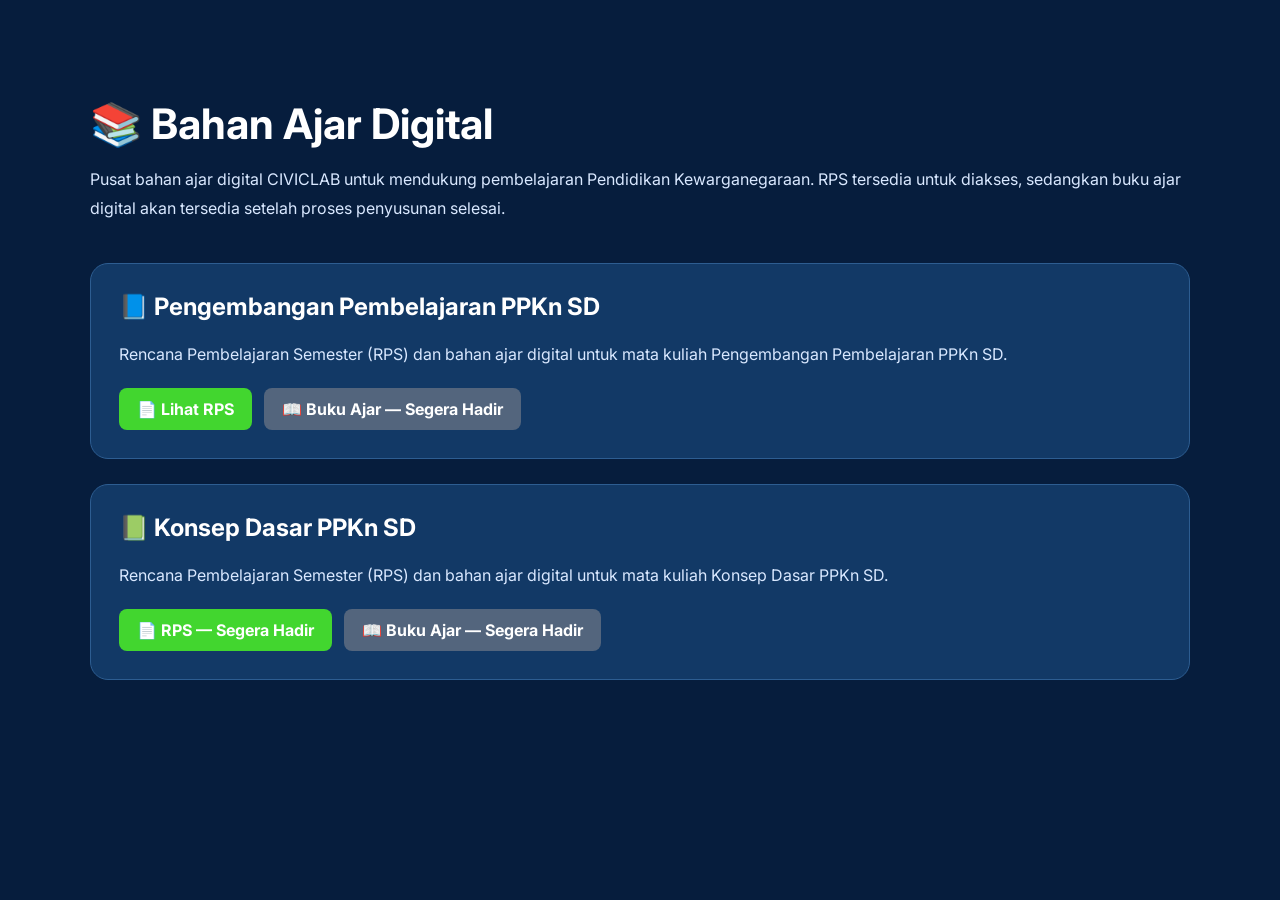
==== bahan-ajar.html @ a2d2bae6 "Update bahan-ajar.html" ====
<!DOCTYPE html>
<html lang="id">
<head>
    <meta charset="UTF-8">
    <meta name="viewport" content="width=device-width, initial-scale=1.0">

    <title>Bahan Ajar Digital | CIVICLAB</title>

    <link rel="stylesheet" href="style.css">

    <style>
        .bahan-page {
            min-height: 100vh;
            padding: 70px 7%;
            background: #061d3d;
            color: white;
        }

        .bahan-wrap {
            max-width: 1100px;
            margin: auto;
        }

        .bahan-page h1 {
            font-size: 42px;
            margin-bottom: 12px;
        }

        .bahan-intro {
            color: #d9e8ff;
            line-height: 1.8;
            margin-bottom: 40px;
        }

        .mata-kuliah {
            background: #123966;
            border: 1px solid #2d5d91;
            border-radius: 18px;
            padding: 28px;
            margin-bottom: 25px;
        }

        .mata-kuliah h2 {
            margin-top: 0;
            font-size: 24px;
        }

        .mata-kuliah p {
            color: #d9e8ff;
            line-height: 1.7;
        }

        .dokumen {
            display: flex;
            gap: 12px;
            flex-wrap: wrap;
            margin-top: 20px;
        }

        .dokumen a {
            display: inline-block;
            padding: 11px 18px;
            border-radius: 8px;
            text-decoration: none;
            font-weight: bold;
        }

        .rps-button {
            background: #42d62f;
            color: white;
        }

        .buku-button {
            background: #0b8fd9;
            color: white;
        }

        .buku-button.disabled {
            background: #53657d;
            cursor: default;
        }
    </style>
</head>

<body>

<main class="bahan-page">

    <div class="bahan-wrap">

        <h1>📚 Bahan Ajar Digital</h1>

        <p class="bahan-intro">
            Pusat bahan ajar digital CIVICLAB untuk mendukung pembelajaran
            Pendidikan Kewarganegaraan. RPS tersedia untuk diakses,
            sedangkan buku ajar digital akan tersedia setelah proses
            penyusunan selesai.
        </p>

        <!-- MATA KULIAH 1 -->
        <section class="mata-kuliah">

            <h2>📘 Pengembangan Pembelajaran PPKn SD</h2>

            <p>
                Rencana Pembelajaran Semester (RPS) dan bahan ajar digital
                untuk mata kuliah Pengembangan Pembelajaran PPKn SD.
            </p>

            <div class="dokumen">

                <a href="#" class="rps-button">
                    📄 Lihat RPS
                </a>

                <a href="#" class="buku-button disabled">
                    📖 Buku Ajar — Segera Hadir
                </a>

            </div>

        </section>


        <!-- MATA KULIAH 2 -->
        <section class="mata-kuliah">

            <h2>📗 Konsep Dasar PPKn SD</h2>

            <p>
                Rencana Pembelajaran Semester (RPS) dan bahan ajar digital
                untuk mata kuliah Konsep Dasar PPKn SD.
            </p>

            <div class="dokumen">

                <a href="#" class="rps-button">
                    📄 RPS — Segera Hadir
                </a>

                <a href="#" class="buku-button disabled">
                    📖 Buku Ajar — Segera Hadir
                </a>

            </div>

        </section>

    </div>

</main>

</body>
</html>
---- style.css ----
@import url('https://fonts.googleapis.com/css2?family=Inter:wght@400;500;600;700;800;900&display=swap');
:root{--navy:#03142f;--blue:#0756bd;--green:#4eb52f;--orange:#f28a00;--purple:#7451c9;--cyan:#11a8bd;--pink:#ec3970;--yellow:#e7a900;--text:#10264a}
*{box-sizing:border-box}html{scroll-behavior:smooth}body{margin:0;font-family:Inter,Arial,sans-serif;color:var(--text);background:#f6f9fd}a{text-decoration:none;color:inherit}.topbar{height:70px;background:#04142d;color:#fff;display:flex;align-items:center;padding:0 24px;gap:28px;position:sticky;top:0;z-index:20;box-shadow:0 8px 25px #00102a55}.brand{display:flex;align-items:center;gap:10px;min-width:185px}.brand-mark{width:40px;height:40px;border-radius:10px;background:linear-gradient(145deg,#7bc83d,#0756bd);display:grid;place-items:center;font-size:24px;font-weight:900}.brand strong{display:block;font-size:20px;letter-spacing:.4px}.brand strong span,h1 span,footer strong span{color:#5bc63b}.brand small{display:block;font-size:10px;color:#dbe6f7}.topbar nav{display:flex;gap:25px;align-items:center;flex:1;justify-content:flex-end}.topbar nav a{font-size:13px;font-weight:600;padding:25px 0;position:relative;white-space:nowrap}.topbar nav a.active,.topbar nav a:hover{color:#67d13f}.topbar nav a.active:after{content:"";position:absolute;bottom:0;left:0;right:0;height:3px;background:#63d03d}.nav-cta{border:1px solid #5fc63a;color:#7cdb57;border-radius:10px;padding:11px 15px;font-size:11px;font-weight:800;white-space:nowrap}.nav-cta b{font-size:16px;margin-left:6px}
.hero{min-height:480px;background:linear-gradient(90deg,#03132d 0%,#062b5b 48%,#123d5e 100%);color:#fff;display:grid;grid-template-columns:37% 20% 43%;position:relative;overflow:hidden}.hero:before{content:"";position:absolute;inset:0;background-image:linear-gradient(120deg,transparent 0 65%,#49b9ff12 66%,transparent 67%),radial-gradient(circle at 45% 50%,#22b7ff22,transparent 30%)}.hero-left{padding:52px 25px 45px 7vw;position:relative;z-index:2}.eyebrow{letter-spacing:6px;font-size:17px;margin-bottom:13px}.hero h1{font-size:64px;line-height:1;margin:0;font-weight:900;letter-spacing:-3px}.green-line{width:85px;height:3px;background:#63cf3d;margin:15px 0}.hero h2{font-size:25px;margin:0 0 18px}.hero p{font-size:14px;line-height:1.9;max-width:500px;color:#e6edf8}.hero-actions{display:flex;gap:12px;margin-top:25px}.btn{padding:13px 20px;border-radius:10px;font-size:12px;font-weight:800}.btn.green{background:#58bf34;color:#fff}.btn.outline{border:1px solid #fff}.hero-middle{padding-top:49px;display:flex;flex-direction:column;gap:9px;position:relative;z-index:5}.quick-card{border:1px solid #28c9ff;border-radius:12px;padding:12px 14px;display:flex;gap:12px;background:#05274dcc;box-shadow:0 0 18px #19caff44}.quick-card i{font-size:28px;font-style:normal;color:#fff}.quick-card b{display:block;font-size:11px}.quick-card span{display:block;font-size:9px;line-height:1.45;color:#dce8f7;margin-top:4px}.lab-scene{position:relative;min-height:480px;background:linear-gradient(140deg,#dbeeff,#f6fbff 46%,#b9d9ec);overflow:hidden}.lab-scene:before{content:"";position:absolute;inset:0;background:linear-gradient(90deg,#071e3a00,#071e3a33),repeating-linear-gradient(90deg,transparent 0 75px,#91b8d055 76px 78px)}.scene-glow{position:absolute;width:260px;height:260px;background:#4fbaff55;filter:blur(55px);top:35px;right:80px}.garuda{position:absolute;top:45px;left:36%;font-size:75px;color:#c99b35;text-shadow:0 4px 15px #0003}.wall-title{position:absolute;top:115px;left:30%;font-size:18px;font-weight:900;text-align:center;color:#152b49}.wall-title small{display:block;font-size:11px;line-height:1.35;margin-top:6px}.map{position:absolute;right:18px;top:45px;font-size:18px;letter-spacing:8px;color:#3e86b4;opacity:.35}.window{position:absolute;right:0;top:0;width:45%;height:100%;background:linear-gradient(150deg,#d8efff88,#5c98c544);border-left:5px solid #b5d5e8}.desk{position:absolute;width:180px;height:75px;background:#143b5b;border-radius:6px;bottom:55px;box-shadow:0 10px 25px #10283c44}.desk1{left:5%;transform:skewX(-12deg)}.desk2{left:42%;transform:skewX(-12deg)}.desk3{right:-6%;transform:skewX(-12deg)}.laptop{position:absolute;right:24%;bottom:93px;width:150px;height:95px;border-radius:8px 8px 4px 4px;background:#0a3159;box-shadow:0 10px 18px #001a3344;display:grid;place-items:center;color:#fff;font-size:17px;font-weight:900}.laptop span{color:#5ecb3d}.laptop small{display:block;font-size:7px;text-align:center;color:#fff}.plant{position:absolute;right:5%;bottom:74px;font-size:55px;color:#3eaa4a}
.stats{margin:-42px auto 0;position:relative;z-index:8;max-width:90%;background:#061a39ee;border:1px solid #4e8ed6;border-radius:20px;color:#fff;display:grid;grid-template-columns:repeat(4,1fr);padding:20px 25px;box-shadow:0 18px 35px #00163155}.stats>div{display:grid;grid-template-columns:45px 35px 1fr;grid-template-rows:20px 20px;align-items:center;border-right:1px solid #ffffff22;padding:0 18px}.stats>div:last-child{border:0}.stat-icon{grid-row:1/3;width:40px;height:40px;border-radius:50%;background:#1166d0;display:grid;place-items:center}.stat-icon.green{background:#43a934}.stat-icon.purple{background:#7650cb}.stat-icon.cyan{background:#15aebd}.stats b{font-size:24px}.stats strong{font-size:11px}.stats small{grid-column:2/4;font-size:9px;color:#ccd9eb}
.menu-section{padding:40px 4vw 30px}.section-title{text-align:center;font-weight:800;font-size:20px;letter-spacing:1px;margin-bottom:18px}.section-title span{color:#4aae37}.cards{display:grid;grid-template-columns:repeat(4,1fr);gap:18px}.menu-card{color:#fff;min-height:205px;border-radius:13px;padding:24px 20px 18px;display:flex;flex-direction:column;align-items:center;text-align:center;box-shadow:0 10px 24px #12213a20;transition:.2s;position:relative}.menu-card:hover{transform:translateY(-6px);box-shadow:0 18px 30px #12213a33}.menu-card.blue{background:linear-gradient(145deg,#096bd7,#0752ad)}.menu-card.green{background:linear-gradient(145deg,#46b83e,#2b9e35)}.menu-card.orange{background:linear-gradient(145deg,#f89b0b,#ed7600)}.menu-card.purple{background:linear-gradient(145deg,#8761d9,#6944b7)}.menu-card.cyan{background:linear-gradient(145deg,#13b2c4,#1596b0)}.menu-card.pink{background:linear-gradient(145deg,#ef3d76,#dd2b62)}.menu-card.blue2{background:linear-gradient(145deg,#2587dd,#1768c4)}.menu-card.yellow{background:linear-gradient(145deg,#edb20b,#d99100)}.big-icon{font-size:38px;height:58px}.menu-card h3{margin:6px 0;font-size:16px}.menu-card p{font-size:12px;line-height:1.6;margin:0;max-width:200px}.menu-card em{font-style:normal;background:#fff;color:#1d3e6c;width:28px;height:28px;border-radius:50%;display:grid;place-items:center;margin-top:auto;font-weight:900}
.split-section{display:grid;grid-template-columns:1.05fr .95fr;gap:18px;padding:18px 2vw 35px}.character-panel{min-height:330px;border-radius:18px;background:linear-gradient(120deg,#041936dd,#0b3970dd),radial-gradient(circle at 70% 50%,#2db5ff55,transparent 30%);color:#fff;padding:28px 30px;position:relative;overflow:hidden}.character-panel:after{content:"";position:absolute;width:310px;height:310px;border-radius:50%;right:-70px;bottom:-130px;background:#46a8e722}.mini-screen{display:inline-block;border:1px solid #54c7ff88;border-radius:6px;padding:5px 10px;font-size:9px;color:#70d2ff}.students{font-size:55px;position:absolute;right:80px;top:65px;color:#65c4ff77}.character-panel h2{max-width:420px;font-size:24px;line-height:1.3;margin-top:55px}.short-line{width:45px;height:3px;background:#5cc83c}.character-panel p{max-width:440px;font-size:12px;line-height:1.7;color:#dce7f4}.values{display:flex;gap:8px;flex-wrap:wrap}.values span{border:1px solid #59b8ef55;border-radius:8px;padding:8px 10px;font-size:10px}.news{background:#fff;border:1px solid #d8e1ec;border-radius:18px;padding:20px}.news-head{display:flex;justify-content:space-between;align-items:center}.news-head h2{font-size:18px;margin:0}.news-head a{font-size:11px;color:#388d2f;font-weight:700}.news article{display:grid;grid-template-columns:105px 1fr 15px;gap:12px;padding:11px 0;border-bottom:1px solid #e3e8ef;align-items:center}.thumb{width:105px;height:65px;border-radius:8px;background:linear-gradient(135deg,#183f70,#6bb3dc)}.t2{background:linear-gradient(135deg,#315c87,#a7d4ee)}.t3{background:linear-gradient(135deg,#283d63,#8096b5)}.news article small{font-size:8px;background:#4fae3d;color:#fff;padding:3px 5px;border-radius:4px}.news article h3{font-size:12px;margin:5px 0 2px}.news article p{font-size:9px;margin:0;color:#5c6d82}.news time{font-size:8px;color:#8995a4}.detail-grid{display:grid;grid-template-columns:repeat(2,1fr);gap:18px;padding:10px 4vw 45px}.detail-card{background:#fff;border:1px solid #dbe4ef;border-radius:16px;padding:25px;box-shadow:0 8px 22px #10264a0d}.detail-card span{font-size:9px;font-weight:800;color:#4caf39;letter-spacing:1px}.detail-card h2{margin:8px 0;font-size:20px}.detail-card p{font-size:12px;color:#607089;line-height:1.6}.sub-links{display:flex;gap:8px;flex-wrap:wrap}.sub-links a,.small-btn{display:inline-block;padding:10px 13px;background:#eef5ff;border-radius:8px;color:#0c4f9b;font-size:11px;font-weight:700}
footer{background:#03142f;color:#dce7f5;display:grid;grid-template-columns:1.4fr 1fr 1fr 1.2fr;gap:35px;padding:40px 5vw 25px}footer strong{font-size:25px}footer small{display:block}footer p{font-size:11px;line-height:1.6;max-width:260px}footer h4{color:#fff;margin:0 0 12px}footer a{display:block;font-size:11px;margin:8px 0;color:#d5e1f1}.green-text{color:#68cf4b}.copyright{text-align:center;background:#020e22;color:#aabbd2;padding:11px;font-size:9px}
@media(max-width:1050px){.topbar nav{gap:12px}.topbar nav a{font-size:11px}.nav-cta{display:none}.hero{grid-template-columns:48% 25% 27%}.cards{grid-template-columns:repeat(2,1fr)}}
@media(max-width:760px){.topbar{height:auto;flex-wrap:wrap;padding:12px}.topbar nav{order:3;overflow:auto;justify-content:flex-start;width:100%;padding-bottom:4px}.topbar nav a{padding:10px 0}.hero{grid-template-columns:1fr;min-height:auto}.hero-left{padding:40px 25px}.hero-middle{padding:0 25px 20px}.lab-scene{min-height:330px}.stats{grid-template-columns:1fr 1fr;max-width:94%;margin:-25px auto 0}.stats>div{border:0;padding:10px}.cards{grid-template-columns:1fr}.split-section,.detail-grid{grid-template-columns:1fr}.hero h1{font-size:52px}footer{grid-template-columns:1fr 1fr}}

/* Pengganti panel angka: highlight layanan tanpa statistik */
.quick-links{margin:-28px auto 0;position:relative;z-index:8;max-width:90%;background:#061a39ee;border:1px solid #4e8ed6;border-radius:18px;color:#fff;display:grid;grid-template-columns:repeat(4,1fr);padding:12px 18px;box-shadow:0 18px 35px #00163155}
.quick-links a{display:grid;grid-template-columns:42px 1fr;grid-template-rows:22px 18px;align-items:center;padding:10px 16px;border-right:1px solid #ffffff22}
.quick-links a:last-child{border-right:0}
.quick-links span{grid-row:1/3;width:34px;height:34px;border-radius:50%;background:#1267cf;display:grid;place-items:center;font-size:17px}
.quick-links a:nth-child(2) span{background:#43a934}.quick-links a:nth-child(3) span{background:#7650cb}.quick-links a:nth-child(4) span{background:#15aebd}
.quick-links b{font-size:11px}.quick-links small{font-size:9px;color:#ccd9eb}
@media(max-width:760px){.quick-links{grid-template-columns:1fr 1fr;max-width:94%;margin:-20px auto 0}.quick-links a{border:0}}

/* Resource menu positioned in the middle of the Home page */
.detail-grid{position:relative;z-index:2;max-width:1180px;margin:0 auto;padding-top:28px;padding-bottom:35px}
.detail-grid .detail-card{min-height:190px}

/* Foto laboratorium pilihan pengguna sebagai visual utama */
.lab-scene{position:relative;min-height:480px;overflow:hidden;background:#dcecf7}
.lab-hero-photo{position:absolute;inset:0;width:100%;height:100%;object-fit:cover;display:block;filter:saturate(1.03) contrast(1.02)}
.lab-scene:after{content:"";position:absolute;inset:0;background:linear-gradient(90deg,rgba(5,24,48,.08),transparent 35%,rgba(5,24,48,.02))}
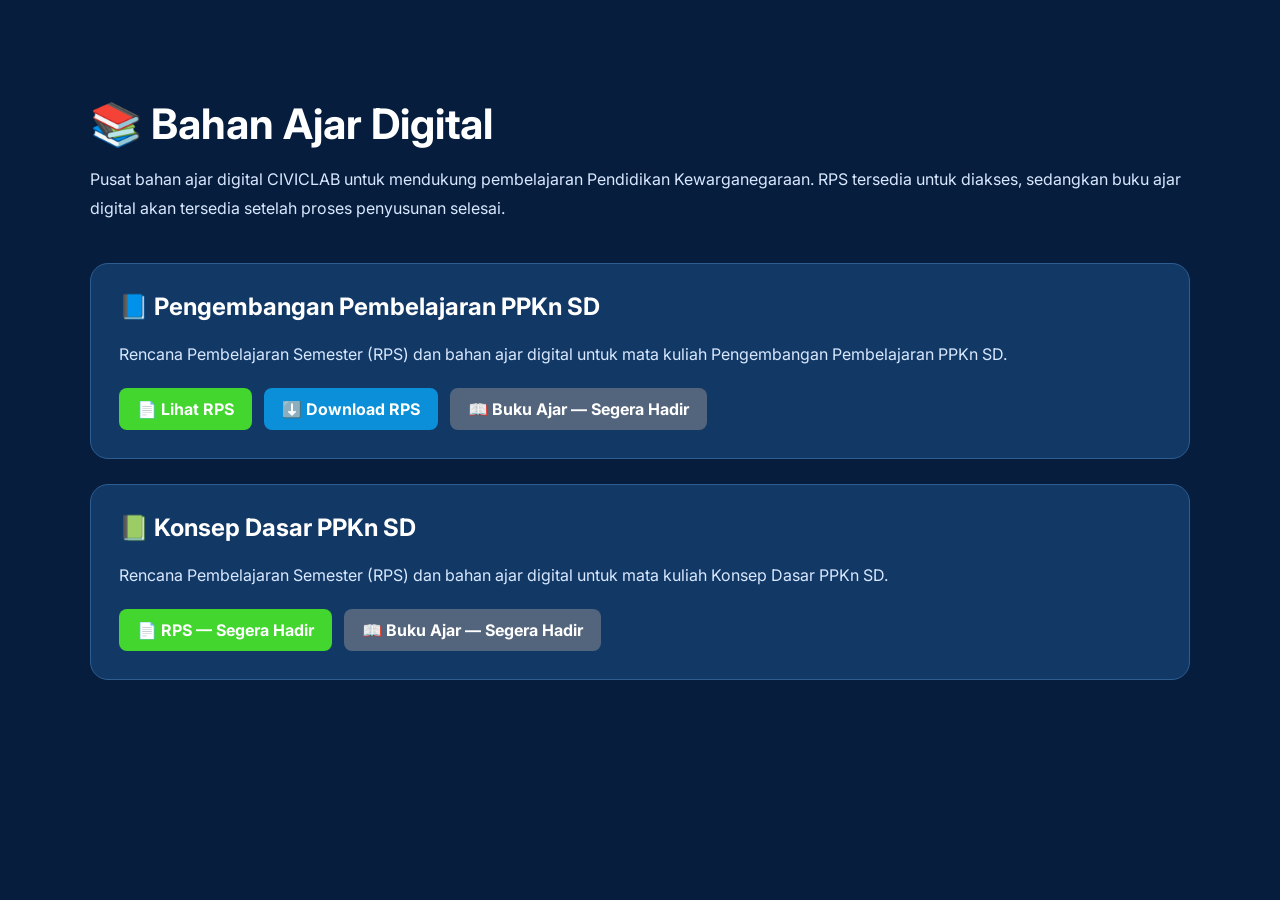
==== commit 69a57b9d: "Update bahan-ajar.html" ====
--- a/bahan-ajar.html
+++ b/bahan-ajar.html
@@ -109,15 +109,19 @@
 
             <div class="dokumen">
 
-                <a href="#" class="rps-button">
-                    📄 Lihat RPS
-                </a>
+    <a href="RPS%20PENGEMBANGAN%20PPKn.doc.pdf" class="rps-button" target="_blank">
+        📄 Lihat RPS
+    </a>
 
-                <a href="#" class="buku-button disabled">
-                    📖 Buku Ajar — Segera Hadir
-                </a>
+    <a href="RPS%20PENGEMBANGAN%20PPKn.doc.pdf" class="buku-button" download>
+        ⬇️ Download RPS
+    </a>
 
-            </div>
+    <a href="#" class="buku-button disabled">
+        📖 Buku Ajar — Segera Hadir
+    </a>
+
+</div>
 
         </section>
 
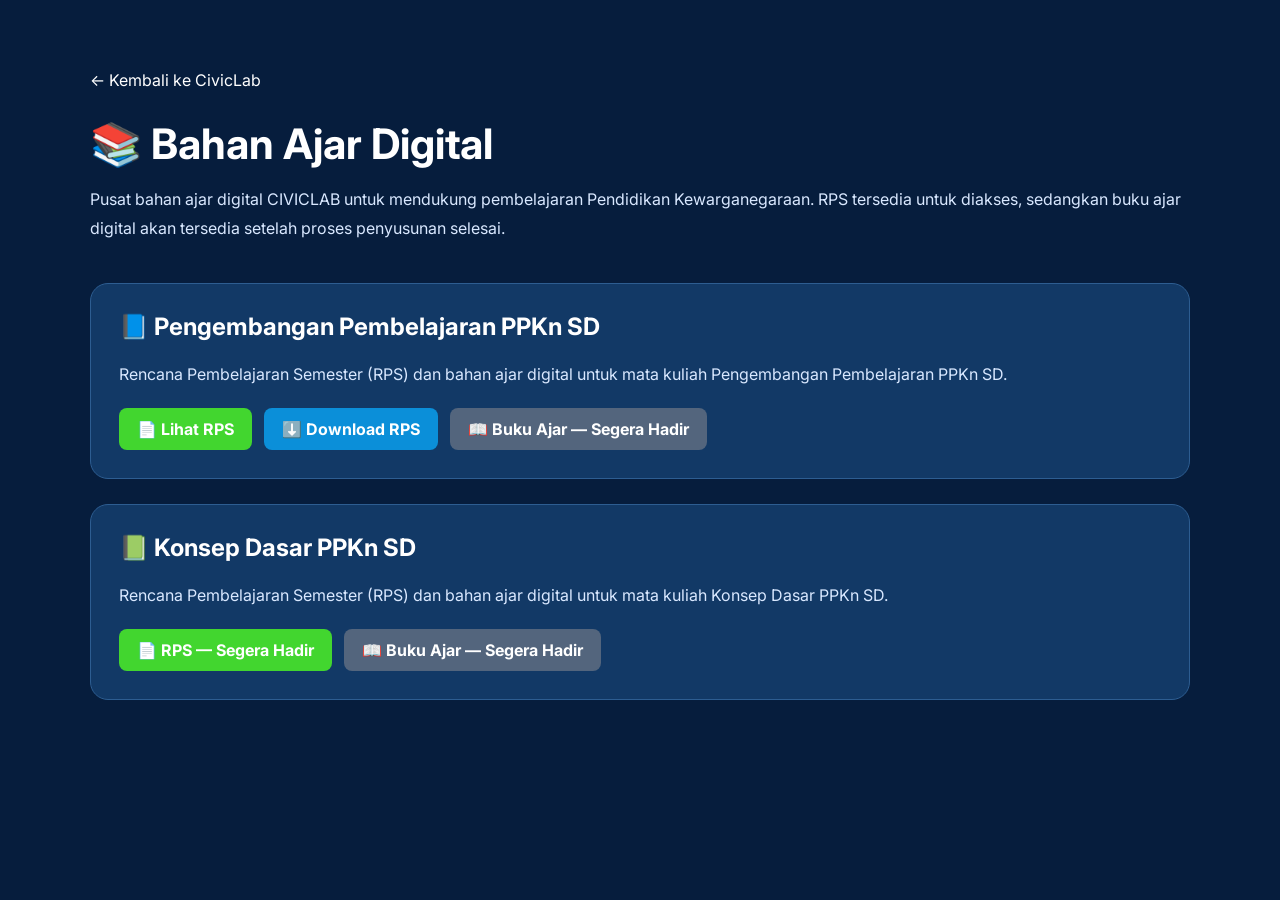
==== commit c343797f: "Update bahan-ajar.html" ====
--- a/bahan-ajar.html
+++ b/bahan-ajar.html
@@ -85,7 +85,9 @@
 <body>
 
 <main class="bahan-page">
-
+<a href="index.html" class="back-button">
+    ← Kembali ke CivicLab
+</a>
     <div class="bahan-wrap">
 
         <h1>📚 Bahan Ajar Digital</h1>
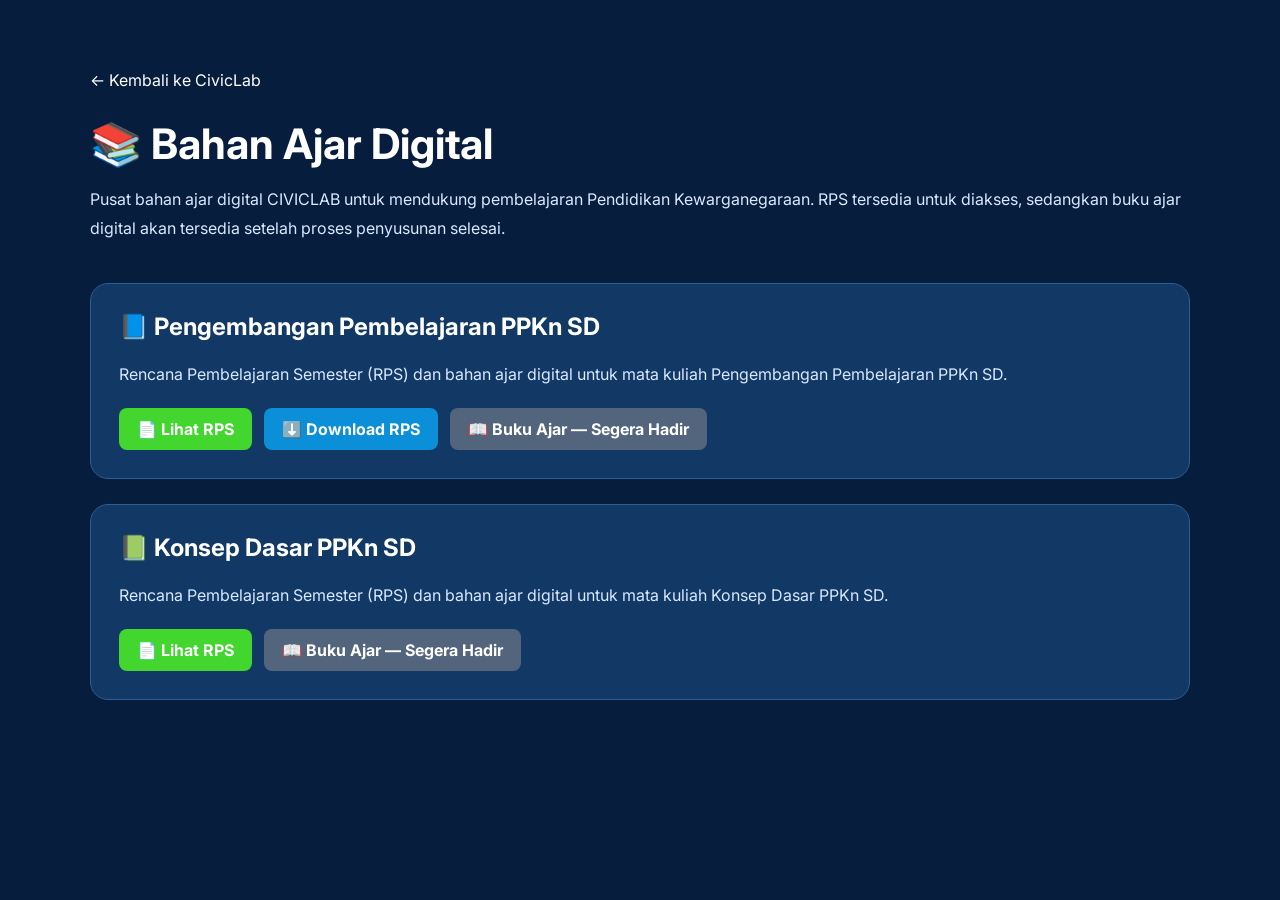
==== commit 6416d62c: "Update bahan-ajar.html" ====
--- a/bahan-ajar.html
+++ b/bahan-ajar.html
@@ -140,9 +140,9 @@
 
             <div class="dokumen">
 
-                <a href="#" class="rps-button">
-                    📄 RPS — Segera Hadir
-                </a>
+               <a href="RPS KONSEP DASAR PKN SD GENAP 2023-2024.pdf" class="rps-button" target="_blank">
+    📄 Lihat RPS
+</a>
 
                 <a href="#" class="buku-button disabled">
                     📖 Buku Ajar — Segera Hadir
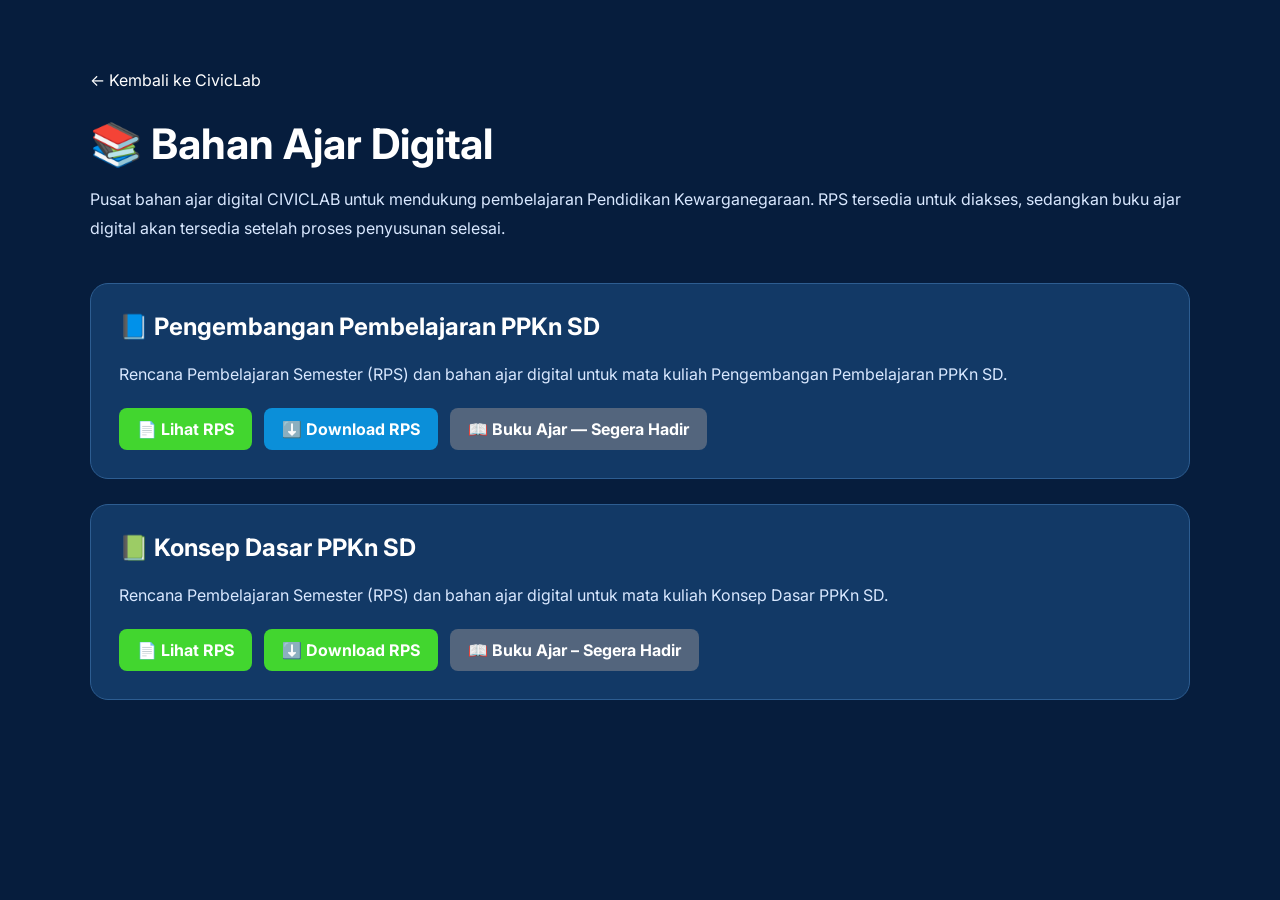
==== commit d869b5d3: "Update bahan-ajar.html" ====
--- a/bahan-ajar.html
+++ b/bahan-ajar.html
@@ -140,13 +140,23 @@
 
             <div class="dokumen">
 
-               <a href="RPS KONSEP DASAR PKN SD GENAP 2023-2024.pdf" class="rps-button" target="_blank">
-    📄 Lihat RPS
-</a>
+    <a href="RPS KONSEP DASAR PKN SD GENAP 2023-2024.pdf"
+       class="rps-button"
+       target="_blank">
+        📄 Lihat RPS
+    </a>
 
-                <a href="#" class="buku-button disabled">
-                    📖 Buku Ajar — Segera Hadir
-                </a>
+    <a href="RPS KONSEP DASAR PKN SD GENAP 2023-2024.pdf"
+       class="rps-button"
+       download="RPS-Konsep-Dasar-PPKn-SD.pdf">
+        ⬇️ Download RPS
+    </a>
+
+    <a href="#" class="buku-button disabled">
+        📖 Buku Ajar – Segera Hadir
+    </a>
+
+</div>
 
             </div>
 
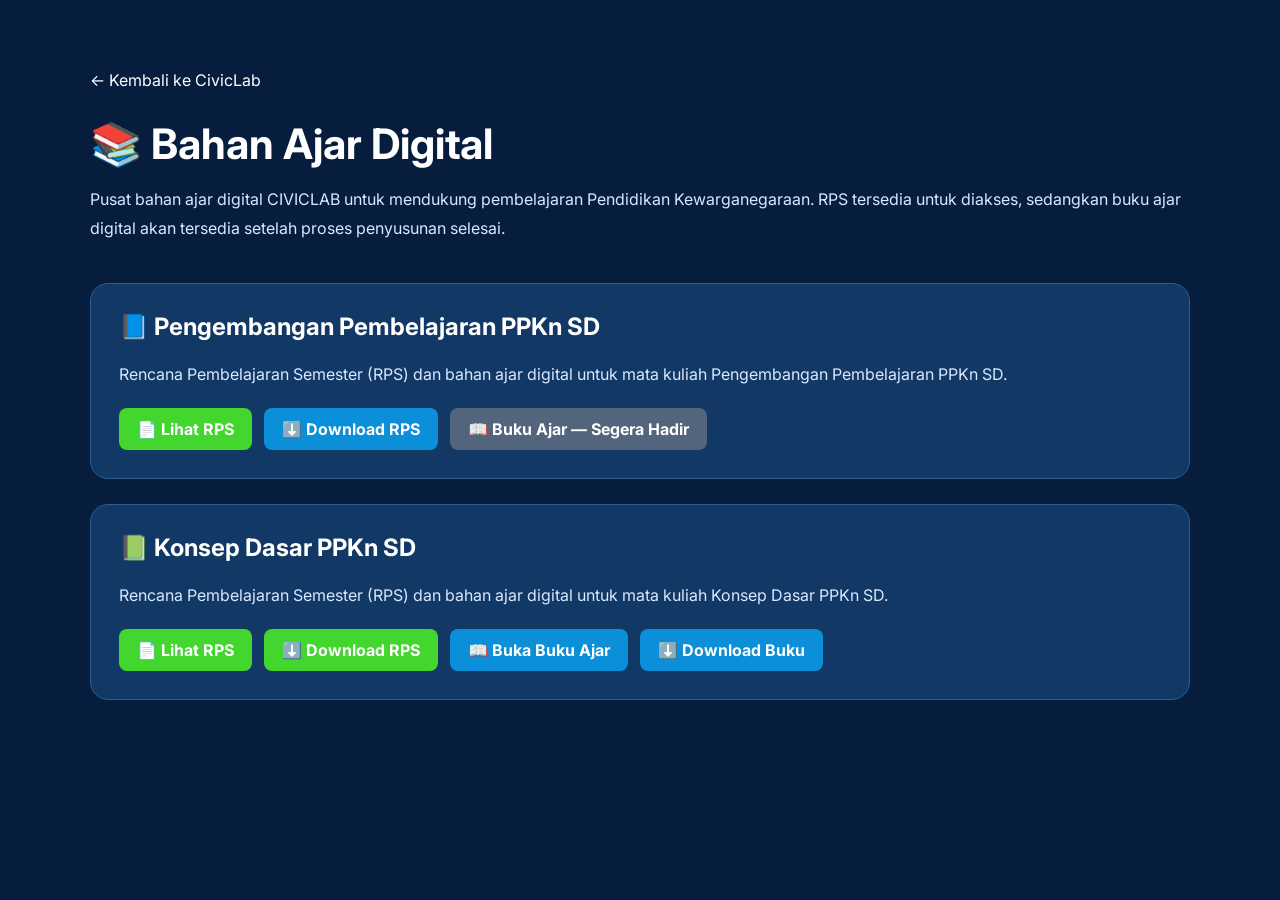
==== commit 5676f774: "Update bahan-ajar.html" ====
--- a/bahan-ajar.html
+++ b/bahan-ajar.html
@@ -152,9 +152,17 @@
         ⬇️ Download RPS
     </a>
 
-    <a href="#" class="buku-button disabled">
-        📖 Buku Ajar – Segera Hadir
-    </a>
+    <a href="Bahan_Ajar_Konsep_Dasar_PPKn_CivicLab.pdf"
+   class="buku-button"
+   target="_blank">
+  📖 Buka Buku Ajar
+</a>
+
+<a href="Bahan_Ajar_Konsep_Dasar_PPKn_CivicLab.pdf"
+   class="buku-button"
+   download="Bahan-Ajar-Konsep-Dasar-PPKn-CivicLab.pdf">
+  ⬇️ Download Buku
+</a>
 
 </div>
 
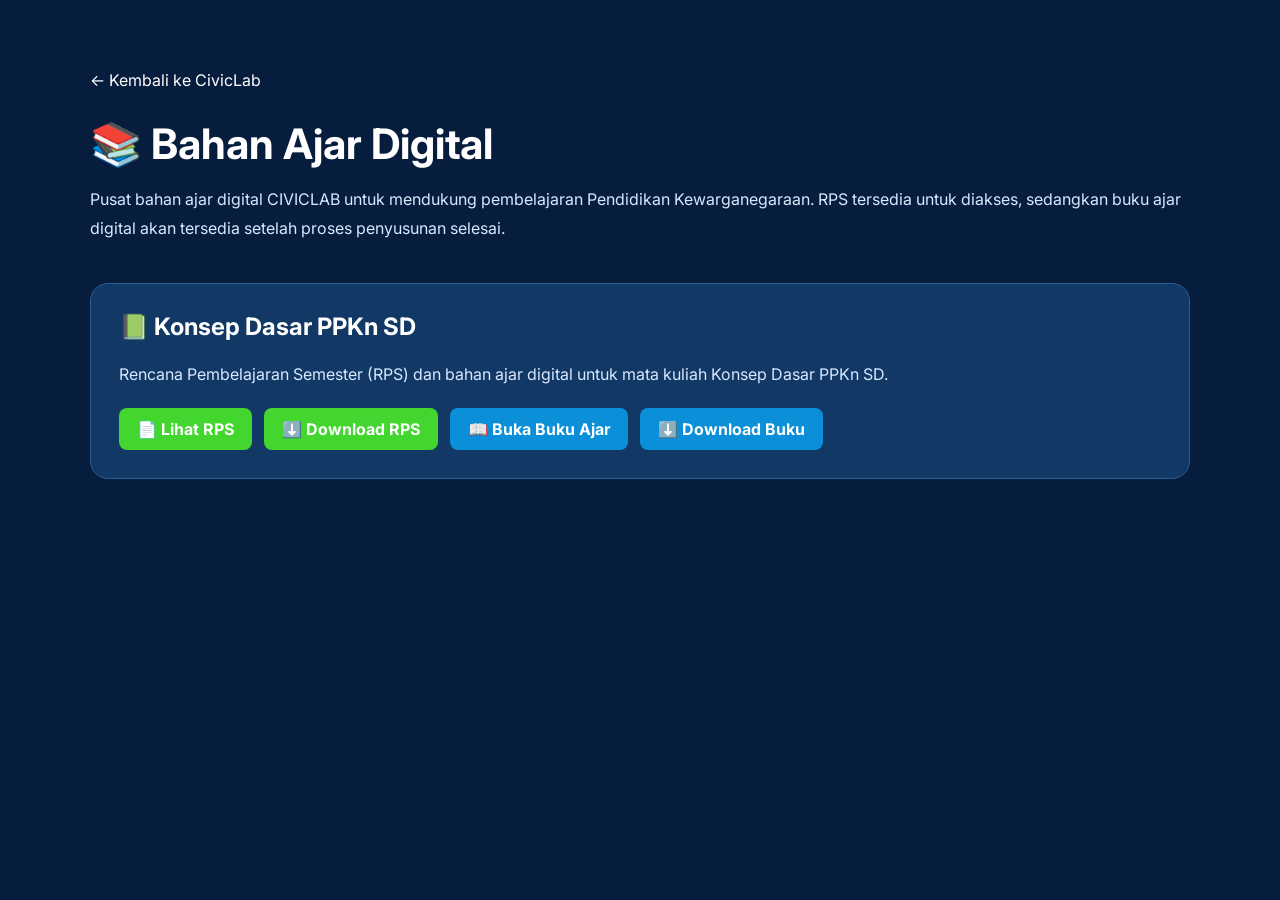
==== commit 40d5022c: "Update bahan-ajar.html" ====
--- a/bahan-ajar.html
+++ b/bahan-ajar.html
@@ -100,32 +100,7 @@
         </p>
 
         <!-- MATA KULIAH 1 -->
-        <section class="mata-kuliah">
-
-            <h2>📘 Pengembangan Pembelajaran PPKn SD</h2>
-
-            <p>
-                Rencana Pembelajaran Semester (RPS) dan bahan ajar digital
-                untuk mata kuliah Pengembangan Pembelajaran PPKn SD.
-            </p>
-
-            <div class="dokumen">
-
-    <a href="RPS%20PENGEMBANGAN%20PPKn.doc.pdf" class="rps-button" target="_blank">
-        📄 Lihat RPS
-    </a>
-
-    <a href="RPS%20PENGEMBANGAN%20PPKn.doc.pdf" class="buku-button" download>
-        ⬇️ Download RPS
-    </a>
-
-    <a href="#" class="buku-button disabled">
-        📖 Buku Ajar — Segera Hadir
-    </a>
-
-</div>
-
-        </section>
+        
 
 
         <!-- MATA KULIAH 2 -->
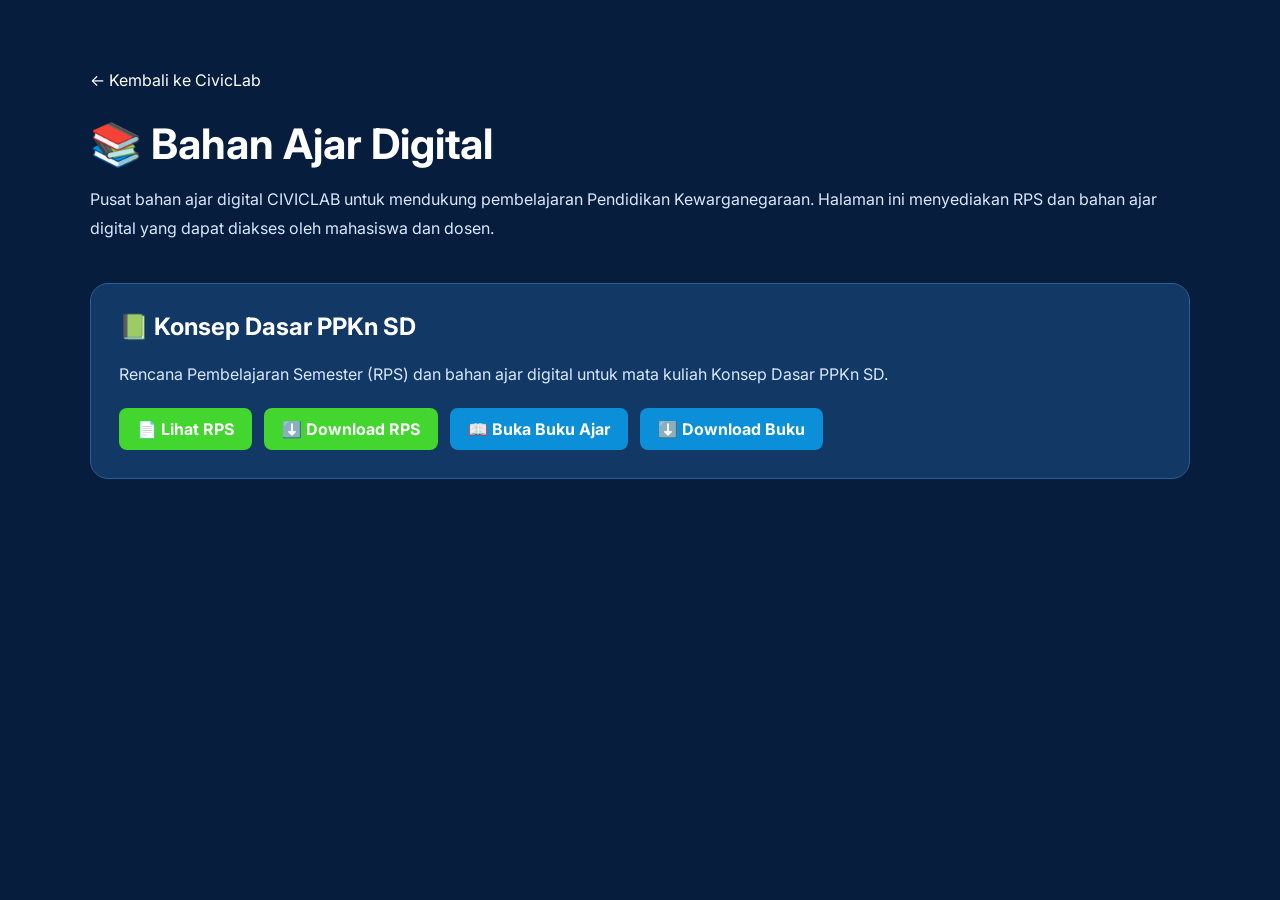
==== commit a716db2f: "Update bahan-ajar.html" ====
--- a/bahan-ajar.html
+++ b/bahan-ajar.html
@@ -1,153 +1,173 @@
 <!DOCTYPE html>
 <html lang="id">
+
 <head>
-    <meta charset="UTF-8">
-    <meta name="viewport" content="width=device-width, initial-scale=1.0">
+<meta charset="UTF-8">
+<meta name="viewport" content="width=device-width, initial-scale=1.0">
 
-    <title>Bahan Ajar Digital | CIVICLAB</title>
+<title>Bahan Ajar Digital | CIVICLAB</title>
 
-    <link rel="stylesheet" href="style.css">
+<link rel="stylesheet" href="style.css">
 
-    <style>
-        .bahan-page {
-            min-height: 100vh;
-            padding: 70px 7%;
-            background: #061d3d;
-            color: white;
-        }
+<style>
 
-        .bahan-wrap {
-            max-width: 1100px;
-            margin: auto;
-        }
+.bahan-page {
+    min-height: 100vh;
+    padding: 70px 7%;
+    background: #061d3d;
+    color: white;
+}
 
-        .bahan-page h1 {
-            font-size: 42px;
-            margin-bottom: 12px;
-        }
+.bahan-wrap {
+    max-width: 1100px;
+    margin: auto;
+}
 
-        .bahan-intro {
-            color: #d9e8ff;
-            line-height: 1.8;
-            margin-bottom: 40px;
-        }
+.bahan-page h1 {
+    font-size: 42px;
+    margin-bottom: 12px;
+}
 
-        .mata-kuliah {
-            background: #123966;
-            border: 1px solid #2d5d91;
-            border-radius: 18px;
-            padding: 28px;
-            margin-bottom: 25px;
-        }
+.bahan-intro {
+    color: #d9e8ff;
+    line-height: 1.8;
+    margin-bottom: 40px;
+}
 
-        .mata-kuliah h2 {
-            margin-top: 0;
-            font-size: 24px;
-        }
+.mata-kuliah {
+    background: #123966;
+    border: 1px solid #2d5d91;
+    border-radius: 18px;
+    padding: 28px;
+    margin-bottom: 25px;
+}
 
-        .mata-kuliah p {
-            color: #d9e8ff;
-            line-height: 1.7;
-        }
+.mata-kuliah h2 {
+    margin-top: 0;
+    font-size: 24px;
+}
 
-        .dokumen {
-            display: flex;
-            gap: 12px;
-            flex-wrap: wrap;
-            margin-top: 20px;
-        }
+.mata-kuliah p {
+    color: #d9e8ff;
+    line-height: 1.7;
+}
 
-        .dokumen a {
-            display: inline-block;
-            padding: 11px 18px;
-            border-radius: 8px;
-            text-decoration: none;
-            font-weight: bold;
-        }
+.dokumen {
+    display: flex;
+    gap: 12px;
+    flex-wrap: wrap;
+    margin-top: 20px;
+}
 
-        .rps-button {
-            background: #42d62f;
-            color: white;
-        }
+.dokumen a {
+    display: inline-block;
+    padding: 11px 18px;
+    border-radius: 8px;
+    text-decoration: none;
+    font-weight: bold;
+}
 
-        .buku-button {
-            background: #0b8fd9;
-            color: white;
-        }
+.rps-button {
+    background: #42d62f;
+    color: white;
+}
 
-        .buku-button.disabled {
-            background: #53657d;
-            cursor: default;
-        }
-    </style>
+.buku-button {
+    background: #0b8fd9;
+    color: white;
+}
+
+.buku-button:hover,
+.rps-button:hover {
+    opacity: 0.9;
+    transform: translateY(-1px);
+}
+
+</style>
+
 </head>
 
 <body>
 
 <main class="bahan-page">
+
 <a href="index.html" class="back-button">
-    ← Kembali ke CivicLab
+← Kembali ke CivicLab
 </a>
-    <div class="bahan-wrap">
 
-        <h1>📚 Bahan Ajar Digital</h1>
+<div class="bahan-wrap">
 
-        <p class="bahan-intro">
-            Pusat bahan ajar digital CIVICLAB untuk mendukung pembelajaran
-            Pendidikan Kewarganegaraan. RPS tersedia untuk diakses,
-            sedangkan buku ajar digital akan tersedia setelah proses
-            penyusunan selesai.
-        </p>
+<h1>📚 Bahan Ajar Digital</h1>
 
-        <!-- MATA KULIAH 1 -->
-        
+<p class="bahan-intro">
+Pusat bahan ajar digital CIVICLAB untuk mendukung pembelajaran
+Pendidikan Kewarganegaraan. Halaman ini menyediakan RPS dan
+bahan ajar digital yang dapat diakses oleh mahasiswa dan dosen.
+</p>
 
 
-        <!-- MATA KULIAH 2 -->
-        <section class="mata-kuliah">
+<section class="mata-kuliah">
 
-            <h2>📗 Konsep Dasar PPKn SD</h2>
+<h2>📗 Konsep Dasar PPKn SD</h2>
 
-            <p>
-                Rencana Pembelajaran Semester (RPS) dan bahan ajar digital
-                untuk mata kuliah Konsep Dasar PPKn SD.
-            </p>
+<p>
+Rencana Pembelajaran Semester (RPS) dan bahan ajar digital
+untuk mata kuliah Konsep Dasar PPKn SD.
+</p>
 
-            <div class="dokumen">
 
-    <a href="RPS KONSEP DASAR PKN SD GENAP 2023-2024.pdf"
-       class="rps-button"
-       target="_blank">
-        📄 Lihat RPS
-    </a>
+<div class="dokumen">
 
-    <a href="RPS KONSEP DASAR PKN SD GENAP 2023-2024.pdf"
-       class="rps-button"
-       download="RPS-Konsep-Dasar-PPKn-SD.pdf">
-        ⬇️ Download RPS
-    </a>
+<!-- RPS -->
 
-    <a href="Bahan_Ajar_Konsep_Dasar_PPKn_CivicLab.pdf"
-   class="buku-button"
-   target="_blank">
-  📖 Buka Buku Ajar
+<a href="RPS KONSEP DASAR PKN SD GENAP 2023-2024.pdf"
+class="rps-button"
+target="_blank">
+
+📄 Lihat RPS
+
 </a>
 
-<a href="Bahan_Ajar_Konsep_Dasar_PPKn_CivicLab.pdf"
-   class="buku-button"
-   download="Bahan-Ajar-Konsep-Dasar-PPKn-CivicLab.pdf">
-  ⬇️ Download Buku
+
+<a href="RPS KONSEP DASAR PKN SD GENAP 2023-2024.pdf"
+class="rps-button"
+download="RPS-Konsep-Dasar-PPKn-SD.pdf">
+
+⬇️ Download RPS
+
+</a>
+
+
+<!-- BUKU AJAR HEYZINE -->
+
+<a href="https://heyzine.com/flip-book/2499186b9b.html"
+class="buku-button"
+target="_blank"
+rel="noopener noreferrer">
+
+📖 Buka Buku Ajar
+
+</a>
+
+
+<!-- DOWNLOAD PDF GITHUB -->
+
+<a href="EBOOK BAHAN AJAR_1.pdf"
+class="buku-button"
+download="EBOOK-BAHAN-AJAR-KONSEP-DASAR-PPKN.pdf">
+
+⬇️ Download Buku
+
 </a>
 
 </div>
 
-            </div>
+</section>
 
-        </section>
-
-    </div>
+</div>
 
 </main>
 
 </body>
+
 </html>
